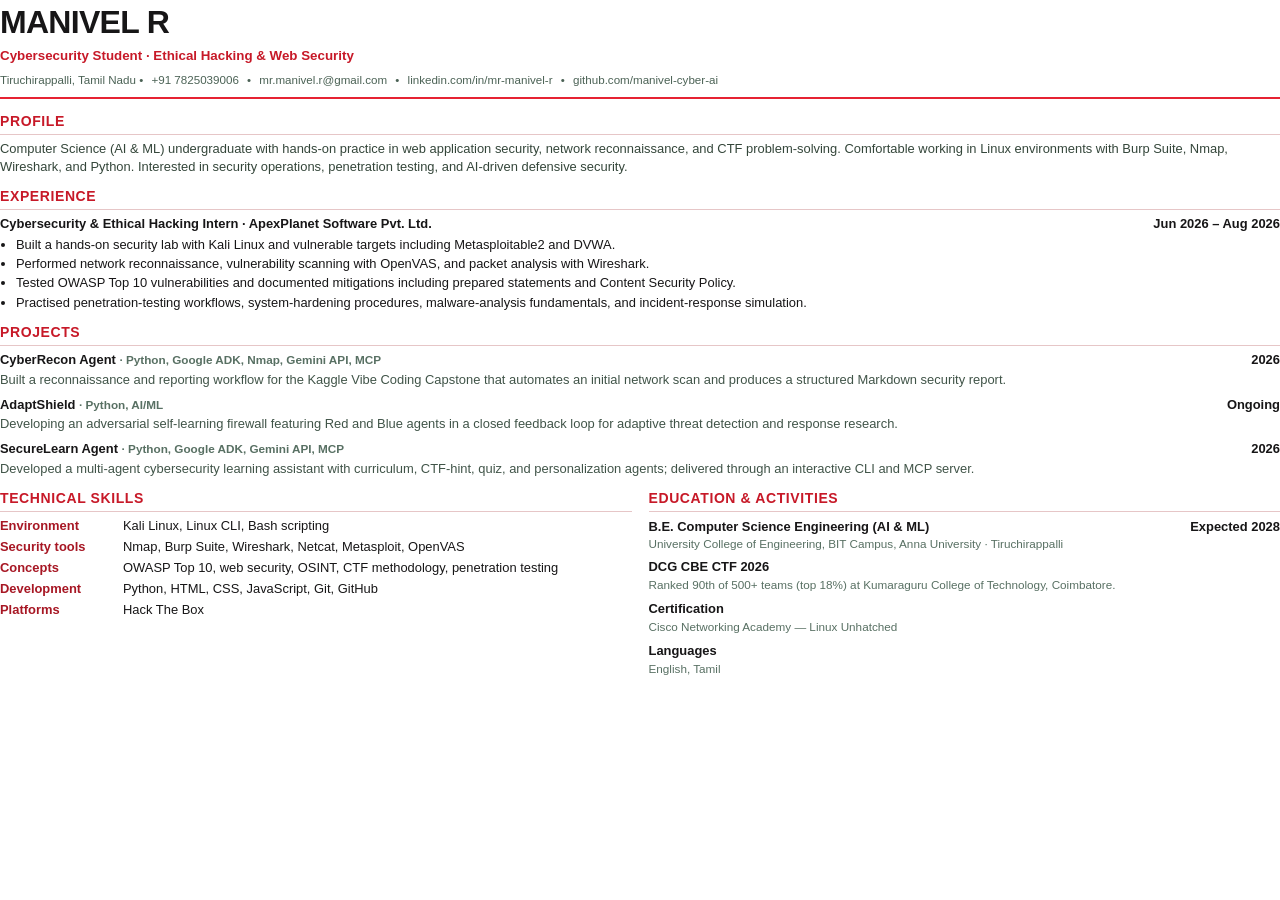
==== Manivel_R_Portfolio_Resume.html @ 2329bde3 "feat: build cinematic cybersecurity portfolio" ====
<!doctype html>
<html lang="en">
  <head>
    <meta charset="utf-8" />
    <title>Manivel R — Resume</title>
    <style>
      @page { size: A4; margin: 13mm 15mm; }
      * { box-sizing: border-box; }
      body { margin: 0; color: #171617; font-family: Arial, Helvetica, sans-serif; font-size: 9.7pt; line-height: 1.38; }
      header { border-bottom: 2px solid #e62332; padding-bottom: 9px; margin-bottom: 13px; }
      h1 { margin: 0; color: #171617; font-size: 24pt; letter-spacing: -.7px; }
      .headline { margin-top: 3px; color: #c71928; font-size: 10pt; font-weight: 700; }
      .contact { margin-top: 6px; color: #4b6255; font-size: 8.7pt; }
      .contact span { padding: 0 5px; }.contact span:first-child { padding-left: 0; }
      section { margin-top: 11px; }
      h2 { margin: 0 0 5px; padding-bottom: 3px; color: #c71928; border-bottom: 1px solid #e6c6c7; font-size: 10.5pt; letter-spacing: .6px; text-transform: uppercase; }
      p { margin: 0; }.summary { color: #34463a; }
      .item { margin-top: 7px; }.item:first-of-type { margin-top: 0; }
      .title-line { display: flex; justify-content: space-between; gap: 10px; font-weight: 700; }.meta { color: #587063; font-size: 8.8pt; }.date { white-space: nowrap; text-align: right; }
      ul { margin: 3px 0 0; padding-left: 16px; } li { margin: 1.5px 0; }
      .skills { display: grid; grid-template-columns: 115px 1fr; gap: 3px 8px; }.skills b { color: #a71724; }
      .two-col { display: grid; grid-template-columns: 1fr 1fr; gap: 17px; }
      .compact .item { margin-top: 6px; }.project-detail { margin-top: 2px; color: #405448; }
      .foot { margin-top: 10px; color: #638070; font-size: 8pt; }
    </style>
  </head>
  <body>
    <header>
      <h1>MANIVEL R</h1>
      <div class="headline">Cybersecurity Student · Ethical Hacking &amp; Web Security</div>
      <div class="contact">Tiruchirappalli, Tamil Nadu <span>•</span> +91 7825039006 <span>•</span> mr.manivel.r@gmail.com <span>•</span> linkedin.com/in/mr-manivel-r <span>•</span> github.com/manivel-cyber-ai</div>
    </header>

    <section>
      <h2>Profile</h2>
      <p class="summary">Computer Science (AI &amp; ML) undergraduate with hands-on practice in web application security, network reconnaissance, and CTF problem-solving. Comfortable working in Linux environments with Burp Suite, Nmap, Wireshark, and Python. Interested in security operations, penetration testing, and AI-driven defensive security.</p>
    </section>

    <section>
      <h2>Experience</h2>
      <div class="item">
        <div class="title-line"><span>Cybersecurity &amp; Ethical Hacking Intern · ApexPlanet Software Pvt. Ltd.</span><span class="date">Jun 2026 – Aug 2026</span></div>
        <ul>
          <li>Built a hands-on security lab with Kali Linux and vulnerable targets including Metasploitable2 and DVWA.</li>
          <li>Performed network reconnaissance, vulnerability scanning with OpenVAS, and packet analysis with Wireshark.</li>
          <li>Tested OWASP Top 10 vulnerabilities and documented mitigations including prepared statements and Content Security Policy.</li>
          <li>Practised penetration-testing workflows, system-hardening procedures, malware-analysis fundamentals, and incident-response simulation.</li>
        </ul>
      </div>
    </section>

    <section>
      <h2>Projects</h2>
      <div class="item">
        <div class="title-line"><span>CyberRecon Agent <span class="meta">· Python, Google ADK, Nmap, Gemini API, MCP</span></span><span class="date">2026</span></div>
        <p class="project-detail">Built a reconnaissance and reporting workflow for the Kaggle Vibe Coding Capstone that automates an initial network scan and produces a structured Markdown security report.</p>
      </div>
      <div class="item">
        <div class="title-line"><span>AdaptShield <span class="meta">· Python, AI/ML</span></span><span class="date">Ongoing</span></div>
        <p class="project-detail">Developing an adversarial self-learning firewall featuring Red and Blue agents in a closed feedback loop for adaptive threat detection and response research.</p>
      </div>
      <div class="item">
        <div class="title-line"><span>SecureLearn Agent <span class="meta">· Python, Google ADK, Gemini API, MCP</span></span><span class="date">2026</span></div>
        <p class="project-detail">Developed a multi-agent cybersecurity learning assistant with curriculum, CTF-hint, quiz, and personalization agents; delivered through an interactive CLI and MCP server.</p>
      </div>
    </section>

    <section class="two-col compact">
      <div>
        <h2>Technical Skills</h2>
        <div class="skills">
          <b>Environment</b><span>Kali Linux, Linux CLI, Bash scripting</span>
          <b>Security tools</b><span>Nmap, Burp Suite, Wireshark, Netcat, Metasploit, OpenVAS</span>
          <b>Concepts</b><span>OWASP Top 10, web security, OSINT, CTF methodology, penetration testing</span>
          <b>Development</b><span>Python, HTML, CSS, JavaScript, Git, GitHub</span>
          <b>Platforms</b><span>Hack The Box</span>
        </div>
      </div>
      <div>
        <h2>Education &amp; Activities</h2>
        <div class="item">
          <div class="title-line"><span>B.E. Computer Science Engineering (AI &amp; ML)</span><span class="date">Expected 2028</span></div>
          <p class="meta">University College of Engineering, BIT Campus, Anna University · Tiruchirappalli</p>
        </div>
        <div class="item"><b>DCG CBE CTF 2026</b><br /><span class="meta">Ranked 90th of 500+ teams (top 18%) at Kumaraguru College of Technology, Coimbatore.</span></div>
        <div class="item"><b>Certification</b><br /><span class="meta">Cisco Networking Academy — Linux Unhatched</span></div>
        <div class="item"><b>Languages</b><br /><span class="meta">English, Tamil</span></div>
      </div>
    </section>
  </body>
</html>
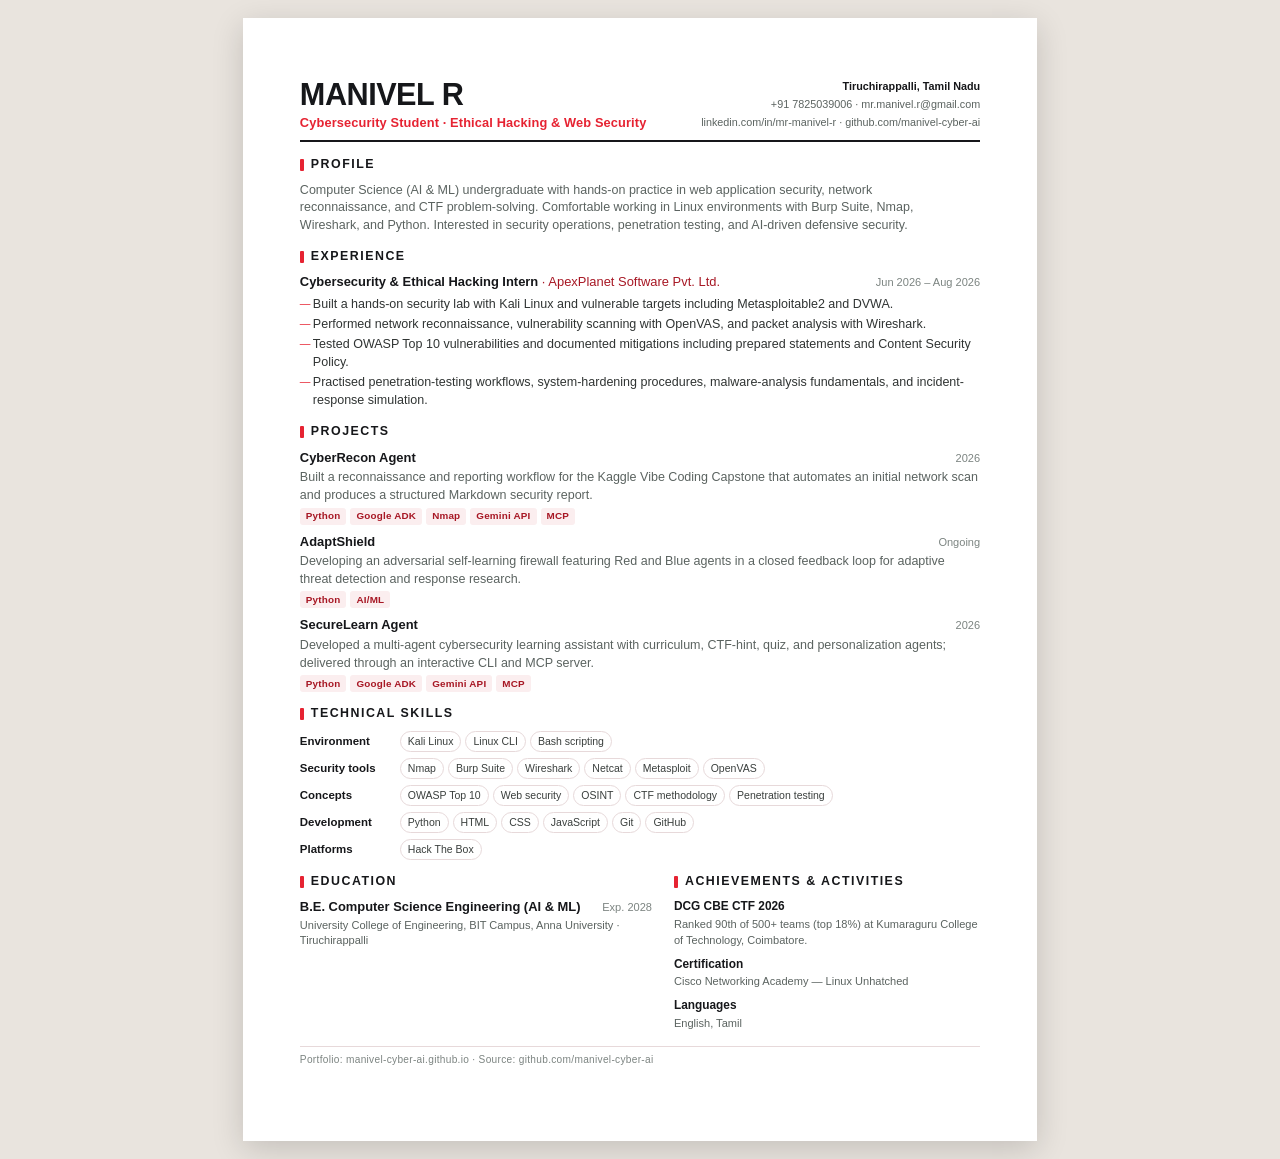
==== commit c9ef8c74: "fix: errors in my portfolio" ====
--- a/Manivel_R_Portfolio_Resume.html
+++ b/Manivel_R_Portfolio_Resume.html
@@ -4,31 +4,89 @@
     <meta charset="utf-8" />
     <title>Manivel R — Resume</title>
     <style>
-      @page { size: A4; margin: 13mm 15mm; }
+      @page { size: A4; margin: 12mm 15mm; }
       * { box-sizing: border-box; }
-      body { margin: 0; color: #171617; font-family: Arial, Helvetica, sans-serif; font-size: 9.7pt; line-height: 1.38; }
-      header { border-bottom: 2px solid #e62332; padding-bottom: 9px; margin-bottom: 13px; }
-      h1 { margin: 0; color: #171617; font-size: 24pt; letter-spacing: -.7px; }
-      .headline { margin-top: 3px; color: #c71928; font-size: 10pt; font-weight: 700; }
-      .contact { margin-top: 6px; color: #4b6255; font-size: 8.7pt; }
-      .contact span { padding: 0 5px; }.contact span:first-child { padding-left: 0; }
-      section { margin-top: 11px; }
-      h2 { margin: 0 0 5px; padding-bottom: 3px; color: #c71928; border-bottom: 1px solid #e6c6c7; font-size: 10.5pt; letter-spacing: .6px; text-transform: uppercase; }
-      p { margin: 0; }.summary { color: #34463a; }
-      .item { margin-top: 7px; }.item:first-of-type { margin-top: 0; }
-      .title-line { display: flex; justify-content: space-between; gap: 10px; font-weight: 700; }.meta { color: #587063; font-size: 8.8pt; }.date { white-space: nowrap; text-align: right; }
-      ul { margin: 3px 0 0; padding-left: 16px; } li { margin: 1.5px 0; }
-      .skills { display: grid; grid-template-columns: 115px 1fr; gap: 3px 8px; }.skills b { color: #a71724; }
-      .two-col { display: grid; grid-template-columns: 1fr 1fr; gap: 17px; }
-      .compact .item { margin-top: 6px; }.project-detail { margin-top: 2px; color: #405448; }
-      .foot { margin-top: 10px; color: #638070; font-size: 8pt; }
+      :root {
+        --ink: #16171a;
+        --red: #e62332;
+        --red-dark: #a71724;
+        --grey: #5b6360;
+        --grey-light: #7c8481;
+        --line: #e7d9da;
+        --tag-bg: #fbeeef;
+      }
+      body { margin: 0; color: var(--ink); font-family: "Segoe UI", Arial, Helvetica, sans-serif; font-size: 9.4pt; line-height: 1.42; -webkit-print-color-adjust: exact; print-color-adjust: exact; background: #e9e4de; }
+      .sheet { box-sizing: border-box; max-width: 210mm; min-height: 297mm; margin: 18px auto; padding: 16mm 15mm; background: #fff; box-shadow: 0 8px 30px rgba(0,0,0,.16); }
+      @media print {
+        body { background: none; }
+        .sheet { max-width: none; min-height: 0; margin: 0; padding: 0; box-shadow: none; }
+      }
+      @media (max-width: 780px) {
+        .sheet { margin: 0; padding: 8mm 5mm; box-shadow: none; }
+        .contact { text-align: left; }
+        .contact div { justify-content: flex-start; }
+        header { flex-direction: column; align-items: flex-start; gap: 4px; }
+      }
+      p { margin: 0; }
+
+      /* Header */
+      header { display: flex; justify-content: space-between; align-items: flex-end; gap: 14px; border-bottom: 2.5px solid var(--ink); padding-bottom: 8px; margin-bottom: 14px; }
+      .name-block h1 { margin: 0; font-size: 23pt; font-weight: 800; letter-spacing: -.5px; line-height: 1; }
+      .name-block .headline { margin-top: 4px; color: var(--red); font-size: 9.6pt; font-weight: 700; letter-spacing: .01em; }
+      .contact { text-align: right; font-size: 8.1pt; color: var(--grey); line-height: 1.65; white-space: nowrap; }
+      .contact div { display: flex; justify-content: flex-end; gap: 5px; }
+      .contact b { color: var(--ink); font-weight: 600; }
+
+      /* Sections */
+      section { margin-top: 13px; }
+      h2 { display: flex; align-items: center; gap: 7px; margin: 0 0 8px; color: var(--ink); font-size: 9.3pt; font-weight: 800; letter-spacing: .12em; text-transform: uppercase; }
+      h2::before { content: ""; width: 4px; height: 12px; background: var(--red); border-radius: 1px; flex: none; }
+
+      .summary { color: var(--grey); max-width: 96%; }
+
+      .item + .item { margin-top: 8px; }
+      .title-line { display: flex; justify-content: space-between; align-items: baseline; gap: 10px; }
+      .title-line .role { font-weight: 700; font-size: 9.7pt; }
+      .title-line .org { font-weight: 500; color: var(--red-dark); }
+      .date { flex: none; white-space: nowrap; color: var(--grey-light); font-size: 8.3pt; font-variant-numeric: tabular-nums; }
+
+      ul { margin: 4px 0 0; padding: 0; list-style: none; }
+      li { position: relative; margin: 2.5px 0; padding-left: 13px; color: #303433; }
+      li::before { content: "—"; position: absolute; left: 0; color: var(--red); font-size: 8pt; }
+
+      .project-detail { margin-top: 2px; color: var(--grey); }
+      .stack { margin-top: 3px; display: flex; flex-wrap: wrap; gap: 4px; }
+      .stack span { padding: 1.5px 6px; background: var(--tag-bg); color: var(--red-dark); border-radius: 3px; font-size: 7.4pt; font-weight: 600; letter-spacing: .02em; }
+
+      /* Skills */
+      .skill-row { display: flex; gap: 8px; margin-top: 6px; }
+      .skill-row:first-child { margin-top: 0; }
+      .skill-label { flex: none; width: 92px; font-weight: 700; color: var(--ink); font-size: 8.6pt; padding-top: 2px; }
+      .skill-tags { display: flex; flex-wrap: wrap; gap: 4px; align-content: flex-start; }
+      .skill-tags span { padding: 2px 7px; border: 1px solid var(--line); border-radius: 99px; font-size: 7.9pt; color: #3a3f3d; }
+
+      /* Two column lower band */
+      .two-col { display: grid; grid-template-columns: 1.15fr 1fr; gap: 22px; align-items: start; }
+      .two-col .item { margin-top: 7px; }
+      .two-col .item:first-child { margin-top: 0; }
+      .meta { display: block; margin-top: 1px; color: var(--grey); font-size: 8.3pt; }
+      .label { font-weight: 700; font-size: 8.9pt; }
+
+      .foot { margin-top: 14px; padding-top: 6px; border-top: 1px solid var(--line); color: var(--grey-light); font-size: 7.6pt; letter-spacing: .03em; }
     </style>
   </head>
   <body>
+    <div class="sheet">
     <header>
-      <h1>MANIVEL R</h1>
-      <div class="headline">Cybersecurity Student · Ethical Hacking &amp; Web Security</div>
-      <div class="contact">Tiruchirappalli, Tamil Nadu <span>•</span> +91 7825039006 <span>•</span> mr.manivel.r@gmail.com <span>•</span> linkedin.com/in/mr-manivel-r <span>•</span> github.com/manivel-cyber-ai</div>
+      <div class="name-block">
+        <h1>MANIVEL R</h1>
+        <div class="headline">Cybersecurity Student · Ethical Hacking &amp; Web Security</div>
+      </div>
+      <div class="contact">
+        <div><b>Tiruchirappalli, Tamil Nadu</b></div>
+        <div>+91 7825039006 · mr.manivel.r@gmail.com</div>
+        <div>linkedin.com/in/mr-manivel-r · github.com/manivel-cyber-ai</div>
+      </div>
     </header>
 
     <section>
@@ -39,7 +97,10 @@
     <section>
       <h2>Experience</h2>
       <div class="item">
-        <div class="title-line"><span>Cybersecurity &amp; Ethical Hacking Intern · ApexPlanet Software Pvt. Ltd.</span><span class="date">Jun 2026 – Aug 2026</span></div>
+        <div class="title-line">
+          <span class="role">Cybersecurity &amp; Ethical Hacking Intern <span class="org">· ApexPlanet Software Pvt. Ltd.</span></span>
+          <span class="date">Jun 2026 – Aug 2026</span>
+        </div>
         <ul>
           <li>Built a hands-on security lab with Kali Linux and vulnerable targets including Metasploitable2 and DVWA.</li>
           <li>Performed network reconnaissance, vulnerability scanning with OpenVAS, and packet analysis with Wireshark.</li>
@@ -52,40 +113,48 @@
     <section>
       <h2>Projects</h2>
       <div class="item">
-        <div class="title-line"><span>CyberRecon Agent <span class="meta">· Python, Google ADK, Nmap, Gemini API, MCP</span></span><span class="date">2026</span></div>
+        <div class="title-line"><span class="role">CyberRecon Agent</span><span class="date">2026</span></div>
         <p class="project-detail">Built a reconnaissance and reporting workflow for the Kaggle Vibe Coding Capstone that automates an initial network scan and produces a structured Markdown security report.</p>
+        <div class="stack"><span>Python</span><span>Google ADK</span><span>Nmap</span><span>Gemini API</span><span>MCP</span></div>
       </div>
       <div class="item">
-        <div class="title-line"><span>AdaptShield <span class="meta">· Python, AI/ML</span></span><span class="date">Ongoing</span></div>
+        <div class="title-line"><span class="role">AdaptShield</span><span class="date">Ongoing</span></div>
         <p class="project-detail">Developing an adversarial self-learning firewall featuring Red and Blue agents in a closed feedback loop for adaptive threat detection and response research.</p>
+        <div class="stack"><span>Python</span><span>AI/ML</span></div>
       </div>
       <div class="item">
-        <div class="title-line"><span>SecureLearn Agent <span class="meta">· Python, Google ADK, Gemini API, MCP</span></span><span class="date">2026</span></div>
+        <div class="title-line"><span class="role">SecureLearn Agent</span><span class="date">2026</span></div>
         <p class="project-detail">Developed a multi-agent cybersecurity learning assistant with curriculum, CTF-hint, quiz, and personalization agents; delivered through an interactive CLI and MCP server.</p>
+        <div class="stack"><span>Python</span><span>Google ADK</span><span>Gemini API</span><span>MCP</span></div>
       </div>
     </section>
 
-    <section class="two-col compact">
+    <section>
+      <h2>Technical Skills</h2>
+      <div class="skill-row"><span class="skill-label">Environment</span><div class="skill-tags"><span>Kali Linux</span><span>Linux CLI</span><span>Bash scripting</span></div></div>
+      <div class="skill-row"><span class="skill-label">Security tools</span><div class="skill-tags"><span>Nmap</span><span>Burp Suite</span><span>Wireshark</span><span>Netcat</span><span>Metasploit</span><span>OpenVAS</span></div></div>
+      <div class="skill-row"><span class="skill-label">Concepts</span><div class="skill-tags"><span>OWASP Top 10</span><span>Web security</span><span>OSINT</span><span>CTF methodology</span><span>Penetration testing</span></div></div>
+      <div class="skill-row"><span class="skill-label">Development</span><div class="skill-tags"><span>Python</span><span>HTML</span><span>CSS</span><span>JavaScript</span><span>Git</span><span>GitHub</span></div></div>
+      <div class="skill-row"><span class="skill-label">Platforms</span><div class="skill-tags"><span>Hack The Box</span></div></div>
+    </section>
+
+    <section class="two-col">
       <div>
-        <h2>Technical Skills</h2>
-        <div class="skills">
-          <b>Environment</b><span>Kali Linux, Linux CLI, Bash scripting</span>
-          <b>Security tools</b><span>Nmap, Burp Suite, Wireshark, Netcat, Metasploit, OpenVAS</span>
-          <b>Concepts</b><span>OWASP Top 10, web security, OSINT, CTF methodology, penetration testing</span>
-          <b>Development</b><span>Python, HTML, CSS, JavaScript, Git, GitHub</span>
-          <b>Platforms</b><span>Hack The Box</span>
+        <h2>Education</h2>
+        <div class="item">
+          <div class="title-line"><span class="role">B.E. Computer Science Engineering (AI &amp; ML)</span><span class="date">Exp. 2028</span></div>
+          <span class="meta">University College of Engineering, BIT Campus, Anna University · Tiruchirappalli</span>
         </div>
       </div>
       <div>
-        <h2>Education &amp; Activities</h2>
-        <div class="item">
-          <div class="title-line"><span>B.E. Computer Science Engineering (AI &amp; ML)</span><span class="date">Expected 2028</span></div>
-          <p class="meta">University College of Engineering, BIT Campus, Anna University · Tiruchirappalli</p>
-        </div>
-        <div class="item"><b>DCG CBE CTF 2026</b><br /><span class="meta">Ranked 90th of 500+ teams (top 18%) at Kumaraguru College of Technology, Coimbatore.</span></div>
-        <div class="item"><b>Certification</b><br /><span class="meta">Cisco Networking Academy — Linux Unhatched</span></div>
-        <div class="item"><b>Languages</b><br /><span class="meta">English, Tamil</span></div>
+        <h2>Achievements &amp; Activities</h2>
+        <div class="item"><span class="label">DCG CBE CTF 2026</span><span class="meta">Ranked 90th of 500+ teams (top 18%) at Kumaraguru College of Technology, Coimbatore.</span></div>
+        <div class="item"><span class="label">Certification</span><span class="meta">Cisco Networking Academy — Linux Unhatched</span></div>
+        <div class="item"><span class="label">Languages</span><span class="meta">English, Tamil</span></div>
       </div>
     </section>
+
+    <div class="foot">Portfolio: manivel-cyber-ai.github.io · Source: github.com/manivel-cyber-ai</div>
+    </div>
   </body>
-</html>
+</html>
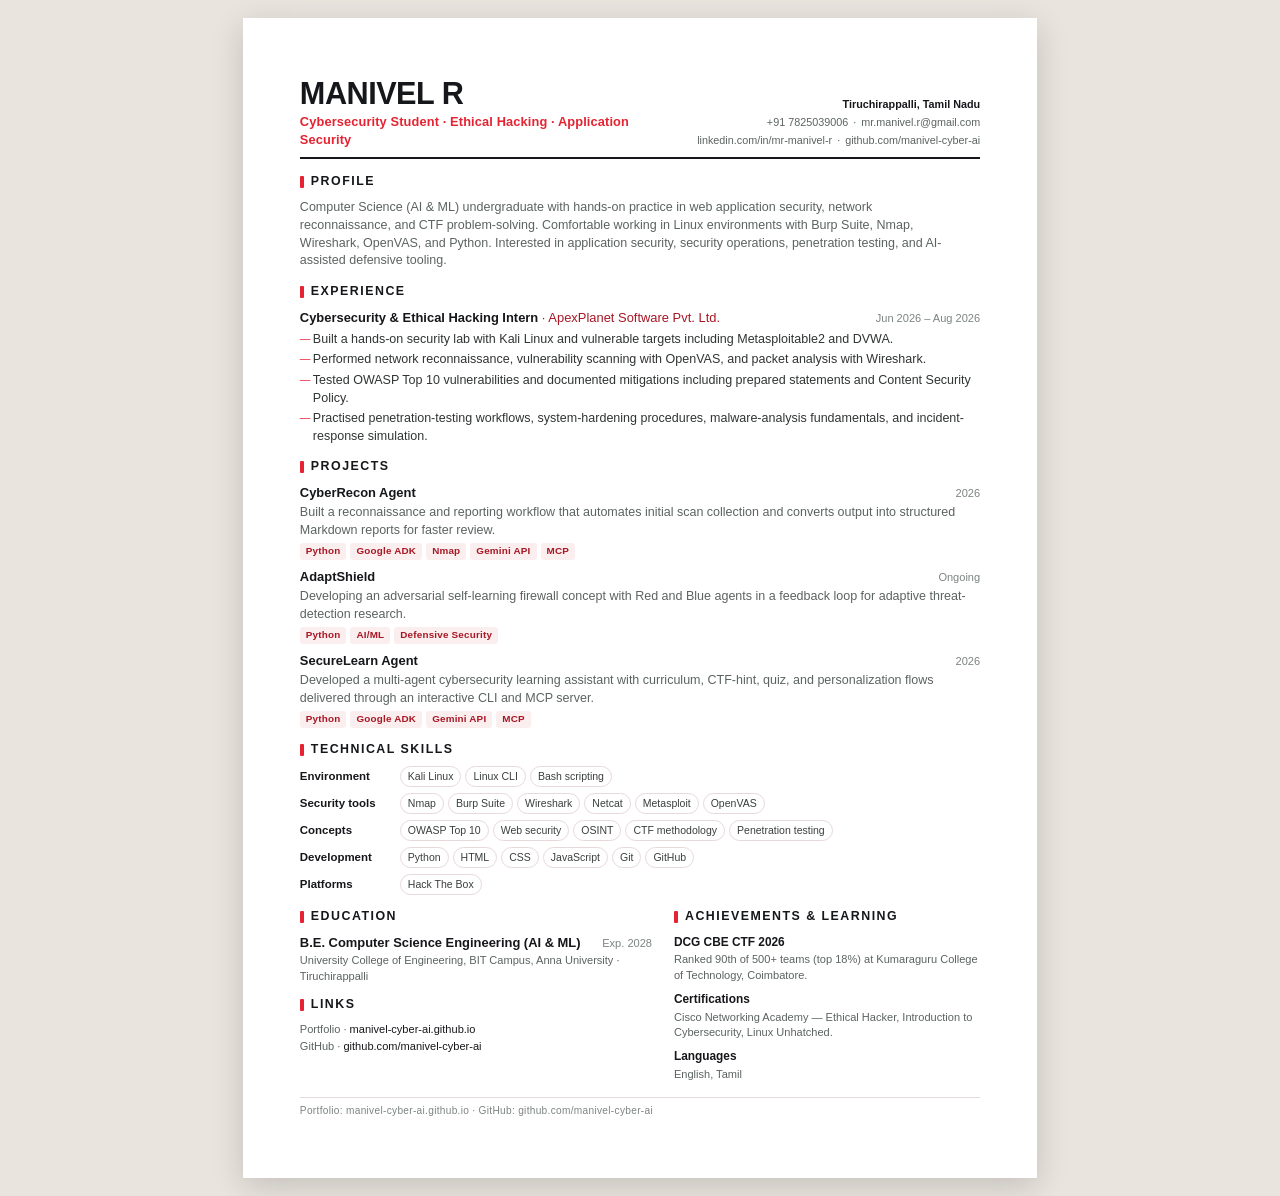
==== commit 9682aeea: "feat:updating the portfolio" ====
--- a/Manivel_R_Portfolio_Resume.html
+++ b/Manivel_R_Portfolio_Resume.html
@@ -2,6 +2,7 @@
 <html lang="en">
   <head>
     <meta charset="utf-8" />
+    <meta name="viewport" content="width=device-width, initial-scale=1" />
     <title>Manivel R — Resume</title>
     <style>
       @page { size: A4; margin: 12mm 15mm; }
@@ -26,10 +27,11 @@
         .contact { text-align: left; }
         .contact div { justify-content: flex-start; }
         header { flex-direction: column; align-items: flex-start; gap: 4px; }
+        .two-col { grid-template-columns: 1fr; gap: 14px; }
       }
       p { margin: 0; }
+      a { color: inherit; text-decoration: none; }
 
-      /* Header */
       header { display: flex; justify-content: space-between; align-items: flex-end; gap: 14px; border-bottom: 2.5px solid var(--ink); padding-bottom: 8px; margin-bottom: 14px; }
       .name-block h1 { margin: 0; font-size: 23pt; font-weight: 800; letter-spacing: -.5px; line-height: 1; }
       .name-block .headline { margin-top: 4px; color: var(--red); font-size: 9.6pt; font-weight: 700; letter-spacing: .01em; }
@@ -37,13 +39,11 @@
       .contact div { display: flex; justify-content: flex-end; gap: 5px; }
       .contact b { color: var(--ink); font-weight: 600; }
 
-      /* Sections */
       section { margin-top: 13px; }
       h2 { display: flex; align-items: center; gap: 7px; margin: 0 0 8px; color: var(--ink); font-size: 9.3pt; font-weight: 800; letter-spacing: .12em; text-transform: uppercase; }
       h2::before { content: ""; width: 4px; height: 12px; background: var(--red); border-radius: 1px; flex: none; }
 
-      .summary { color: var(--grey); max-width: 96%; }
-
+      .summary { color: var(--grey); max-width: 98%; }
       .item + .item { margin-top: 8px; }
       .title-line { display: flex; justify-content: space-between; align-items: baseline; gap: 10px; }
       .title-line .role { font-weight: 700; font-size: 9.7pt; }
@@ -58,103 +58,109 @@
       .stack { margin-top: 3px; display: flex; flex-wrap: wrap; gap: 4px; }
       .stack span { padding: 1.5px 6px; background: var(--tag-bg); color: var(--red-dark); border-radius: 3px; font-size: 7.4pt; font-weight: 600; letter-spacing: .02em; }
 
-      /* Skills */
       .skill-row { display: flex; gap: 8px; margin-top: 6px; }
       .skill-row:first-child { margin-top: 0; }
       .skill-label { flex: none; width: 92px; font-weight: 700; color: var(--ink); font-size: 8.6pt; padding-top: 2px; }
       .skill-tags { display: flex; flex-wrap: wrap; gap: 4px; align-content: flex-start; }
       .skill-tags span { padding: 2px 7px; border: 1px solid var(--line); border-radius: 99px; font-size: 7.9pt; color: #3a3f3d; }
 
-      /* Two column lower band */
       .two-col { display: grid; grid-template-columns: 1.15fr 1fr; gap: 22px; align-items: start; }
       .two-col .item { margin-top: 7px; }
       .two-col .item:first-child { margin-top: 0; }
       .meta { display: block; margin-top: 1px; color: var(--grey); font-size: 8.3pt; }
       .label { font-weight: 700; font-size: 8.9pt; }
+      .links { color: var(--grey); }
+      .links a { color: var(--ink); }
 
       .foot { margin-top: 14px; padding-top: 6px; border-top: 1px solid var(--line); color: var(--grey-light); font-size: 7.6pt; letter-spacing: .03em; }
     </style>
   </head>
   <body>
     <div class="sheet">
-    <header>
-      <div class="name-block">
-        <h1>MANIVEL R</h1>
-        <div class="headline">Cybersecurity Student · Ethical Hacking &amp; Web Security</div>
-      </div>
-      <div class="contact">
-        <div><b>Tiruchirappalli, Tamil Nadu</b></div>
-        <div>+91 7825039006 · mr.manivel.r@gmail.com</div>
-        <div>linkedin.com/in/mr-manivel-r · github.com/manivel-cyber-ai</div>
-      </div>
-    </header>
+      <header>
+        <div class="name-block">
+          <h1>MANIVEL R</h1>
+          <div class="headline">Cybersecurity Student · Ethical Hacking · Application Security</div>
+        </div>
+        <div class="contact">
+          <div><b>Tiruchirappalli, Tamil Nadu</b></div>
+          <div><a href="tel:+917825039006">+91 7825039006</a> · <a href="mailto:mr.manivel.r@gmail.com">mr.manivel.r@gmail.com</a></div>
+          <div><a href="https://linkedin.com/in/mr-manivel-r">linkedin.com/in/mr-manivel-r</a> · <a href="https://github.com/manivel-cyber-ai">github.com/manivel-cyber-ai</a></div>
+        </div>
+      </header>
 
-    <section>
-      <h2>Profile</h2>
-      <p class="summary">Computer Science (AI &amp; ML) undergraduate with hands-on practice in web application security, network reconnaissance, and CTF problem-solving. Comfortable working in Linux environments with Burp Suite, Nmap, Wireshark, and Python. Interested in security operations, penetration testing, and AI-driven defensive security.</p>
-    </section>
+      <section>
+        <h2>Profile</h2>
+        <p class="summary">Computer Science (AI &amp; ML) undergraduate with hands-on practice in web application security, network reconnaissance, and CTF problem-solving. Comfortable working in Linux environments with Burp Suite, Nmap, Wireshark, OpenVAS, and Python. Interested in application security, security operations, penetration testing, and AI-assisted defensive tooling.</p>
+      </section>
 
-    <section>
-      <h2>Experience</h2>
-      <div class="item">
-        <div class="title-line">
-          <span class="role">Cybersecurity &amp; Ethical Hacking Intern <span class="org">· ApexPlanet Software Pvt. Ltd.</span></span>
-          <span class="date">Jun 2026 – Aug 2026</span>
+      <section>
+        <h2>Experience</h2>
+        <div class="item">
+          <div class="title-line">
+            <span class="role">Cybersecurity &amp; Ethical Hacking Intern <span class="org">· ApexPlanet Software Pvt. Ltd.</span></span>
+            <span class="date">Jun 2026 – Aug 2026</span>
+          </div>
+          <ul>
+            <li>Built a hands-on security lab with Kali Linux and vulnerable targets including Metasploitable2 and DVWA.</li>
+            <li>Performed network reconnaissance, vulnerability scanning with OpenVAS, and packet analysis with Wireshark.</li>
+            <li>Tested OWASP Top 10 vulnerabilities and documented mitigations including prepared statements and Content Security Policy.</li>
+            <li>Practised penetration-testing workflows, system-hardening procedures, malware-analysis fundamentals, and incident-response simulation.</li>
+          </ul>
         </div>
-        <ul>
-          <li>Built a hands-on security lab with Kali Linux and vulnerable targets including Metasploitable2 and DVWA.</li>
-          <li>Performed network reconnaissance, vulnerability scanning with OpenVAS, and packet analysis with Wireshark.</li>
-          <li>Tested OWASP Top 10 vulnerabilities and documented mitigations including prepared statements and Content Security Policy.</li>
-          <li>Practised penetration-testing workflows, system-hardening procedures, malware-analysis fundamentals, and incident-response simulation.</li>
-        </ul>
-      </div>
-    </section>
+      </section>
 
-    <section>
-      <h2>Projects</h2>
-      <div class="item">
-        <div class="title-line"><span class="role">CyberRecon Agent</span><span class="date">2026</span></div>
-        <p class="project-detail">Built a reconnaissance and reporting workflow for the Kaggle Vibe Coding Capstone that automates an initial network scan and produces a structured Markdown security report.</p>
-        <div class="stack"><span>Python</span><span>Google ADK</span><span>Nmap</span><span>Gemini API</span><span>MCP</span></div>
-      </div>
-      <div class="item">
-        <div class="title-line"><span class="role">AdaptShield</span><span class="date">Ongoing</span></div>
-        <p class="project-detail">Developing an adversarial self-learning firewall featuring Red and Blue agents in a closed feedback loop for adaptive threat detection and response research.</p>
-        <div class="stack"><span>Python</span><span>AI/ML</span></div>
-      </div>
-      <div class="item">
-        <div class="title-line"><span class="role">SecureLearn Agent</span><span class="date">2026</span></div>
-        <p class="project-detail">Developed a multi-agent cybersecurity learning assistant with curriculum, CTF-hint, quiz, and personalization agents; delivered through an interactive CLI and MCP server.</p>
-        <div class="stack"><span>Python</span><span>Google ADK</span><span>Gemini API</span><span>MCP</span></div>
-      </div>
-    </section>
+      <section>
+        <h2>Projects</h2>
+        <div class="item">
+          <div class="title-line"><span class="role">CyberRecon Agent</span><span class="date">2026</span></div>
+          <p class="project-detail">Built a reconnaissance and reporting workflow that automates initial scan collection and converts output into structured Markdown reports for faster review.</p>
+          <div class="stack"><span>Python</span><span>Google ADK</span><span>Nmap</span><span>Gemini API</span><span>MCP</span></div>
+        </div>
+        <div class="item">
+          <div class="title-line"><span class="role">AdaptShield</span><span class="date">Ongoing</span></div>
+          <p class="project-detail">Developing an adversarial self-learning firewall concept with Red and Blue agents in a feedback loop for adaptive threat-detection research.</p>
+          <div class="stack"><span>Python</span><span>AI/ML</span><span>Defensive Security</span></div>
+        </div>
+        <div class="item">
+          <div class="title-line"><span class="role">SecureLearn Agent</span><span class="date">2026</span></div>
+          <p class="project-detail">Developed a multi-agent cybersecurity learning assistant with curriculum, CTF-hint, quiz, and personalization flows delivered through an interactive CLI and MCP server.</p>
+          <div class="stack"><span>Python</span><span>Google ADK</span><span>Gemini API</span><span>MCP</span></div>
+        </div>
+      </section>
 
-    <section>
-      <h2>Technical Skills</h2>
-      <div class="skill-row"><span class="skill-label">Environment</span><div class="skill-tags"><span>Kali Linux</span><span>Linux CLI</span><span>Bash scripting</span></div></div>
-      <div class="skill-row"><span class="skill-label">Security tools</span><div class="skill-tags"><span>Nmap</span><span>Burp Suite</span><span>Wireshark</span><span>Netcat</span><span>Metasploit</span><span>OpenVAS</span></div></div>
-      <div class="skill-row"><span class="skill-label">Concepts</span><div class="skill-tags"><span>OWASP Top 10</span><span>Web security</span><span>OSINT</span><span>CTF methodology</span><span>Penetration testing</span></div></div>
-      <div class="skill-row"><span class="skill-label">Development</span><div class="skill-tags"><span>Python</span><span>HTML</span><span>CSS</span><span>JavaScript</span><span>Git</span><span>GitHub</span></div></div>
-      <div class="skill-row"><span class="skill-label">Platforms</span><div class="skill-tags"><span>Hack The Box</span></div></div>
-    </section>
+      <section>
+        <h2>Technical Skills</h2>
+        <div class="skill-row"><span class="skill-label">Environment</span><div class="skill-tags"><span>Kali Linux</span><span>Linux CLI</span><span>Bash scripting</span></div></div>
+        <div class="skill-row"><span class="skill-label">Security tools</span><div class="skill-tags"><span>Nmap</span><span>Burp Suite</span><span>Wireshark</span><span>Netcat</span><span>Metasploit</span><span>OpenVAS</span></div></div>
+        <div class="skill-row"><span class="skill-label">Concepts</span><div class="skill-tags"><span>OWASP Top 10</span><span>Web security</span><span>OSINT</span><span>CTF methodology</span><span>Penetration testing</span></div></div>
+        <div class="skill-row"><span class="skill-label">Development</span><div class="skill-tags"><span>Python</span><span>HTML</span><span>CSS</span><span>JavaScript</span><span>Git</span><span>GitHub</span></div></div>
+        <div class="skill-row"><span class="skill-label">Platforms</span><div class="skill-tags"><span>Hack The Box</span></div></div>
+      </section>
 
-    <section class="two-col">
-      <div>
-        <h2>Education</h2>
-        <div class="item">
-          <div class="title-line"><span class="role">B.E. Computer Science Engineering (AI &amp; ML)</span><span class="date">Exp. 2028</span></div>
-          <span class="meta">University College of Engineering, BIT Campus, Anna University · Tiruchirappalli</span>
+      <section class="two-col">
+        <div>
+          <h2>Education</h2>
+          <div class="item">
+            <div class="title-line"><span class="role">B.E. Computer Science Engineering (AI &amp; ML)</span><span class="date">Exp. 2028</span></div>
+            <span class="meta">University College of Engineering, BIT Campus, Anna University · Tiruchirappalli</span>
+          </div>
+
+          <h2 style="margin-top:12px;">Links</h2>
+          <div class="item links">
+            <span class="meta">Portfolio · <a href="https://manivel-cyber-ai.github.io/">manivel-cyber-ai.github.io</a></span>
+            <span class="meta">GitHub · <a href="https://github.com/manivel-cyber-ai">github.com/manivel-cyber-ai</a></span>
+          </div>
         </div>
-      </div>
-      <div>
-        <h2>Achievements &amp; Activities</h2>
-        <div class="item"><span class="label">DCG CBE CTF 2026</span><span class="meta">Ranked 90th of 500+ teams (top 18%) at Kumaraguru College of Technology, Coimbatore.</span></div>
-        <div class="item"><span class="label">Certification</span><span class="meta">Cisco Networking Academy — Linux Unhatched</span></div>
-        <div class="item"><span class="label">Languages</span><span class="meta">English, Tamil</span></div>
-      </div>
-    </section>
+        <div>
+          <h2>Achievements &amp; Learning</h2>
+          <div class="item"><span class="label">DCG CBE CTF 2026</span><span class="meta">Ranked 90th of 500+ teams (top 18%) at Kumaraguru College of Technology, Coimbatore.</span></div>
+          <div class="item"><span class="label">Certifications</span><span class="meta">Cisco Networking Academy — Ethical Hacker, Introduction to Cybersecurity, Linux Unhatched.</span></div>
+          <div class="item"><span class="label">Languages</span><span class="meta">English, Tamil</span></div>
+        </div>
+      </section>
 
-    <div class="foot">Portfolio: manivel-cyber-ai.github.io · Source: github.com/manivel-cyber-ai</div>
+      <div class="foot">Portfolio: manivel-cyber-ai.github.io · GitHub: github.com/manivel-cyber-ai</div>
     </div>
   </body>
-</html>+</html>
